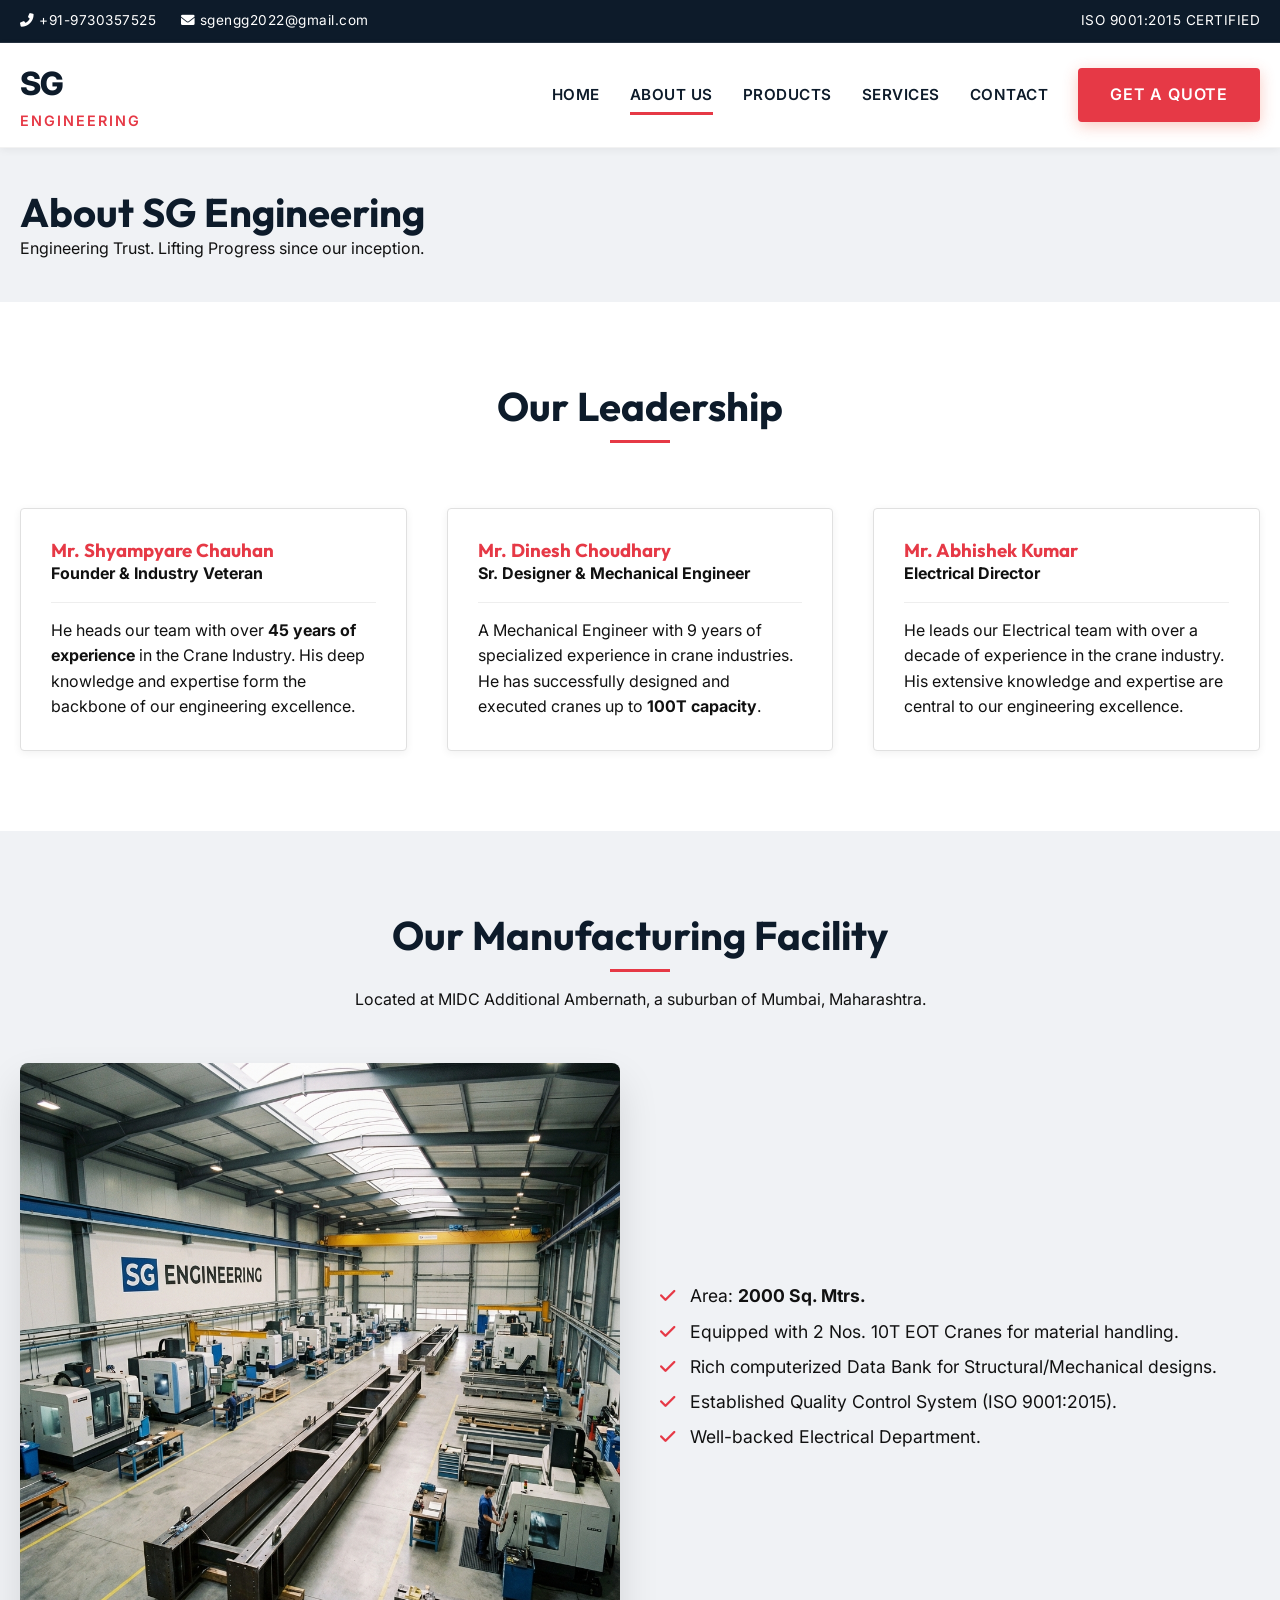
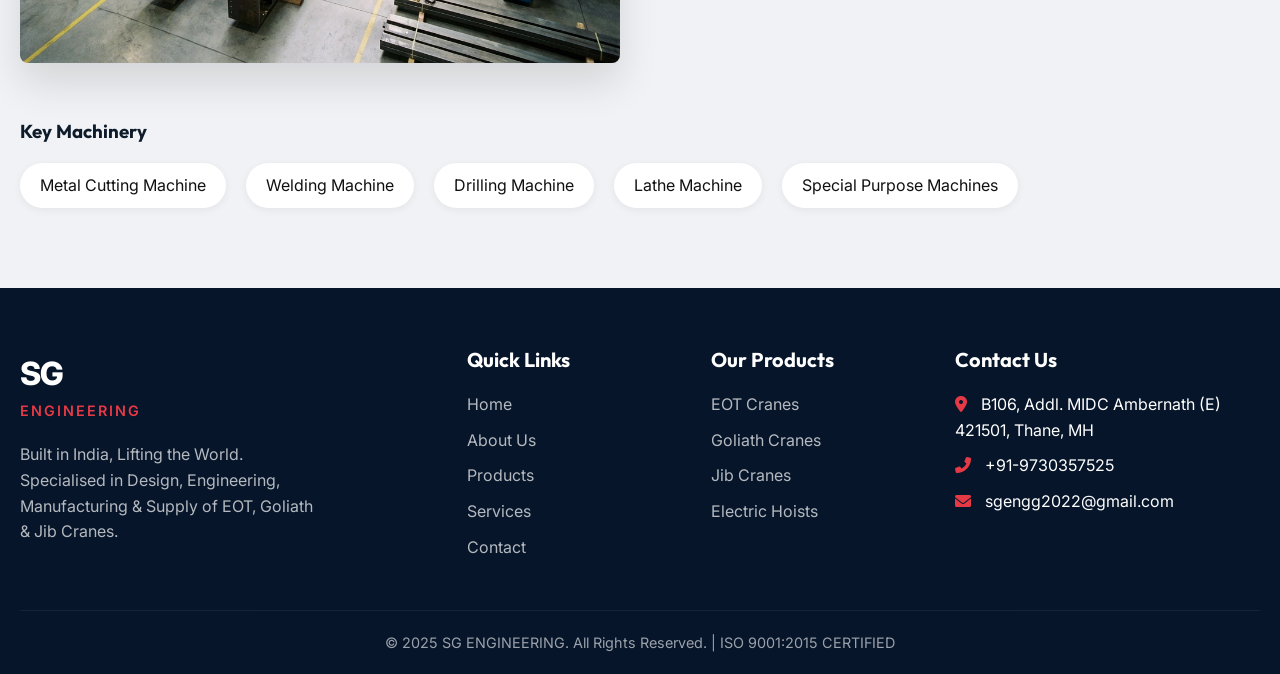
==== about.html @ e582c6c7 "Initialize project and remove all markdown files" ====
<!DOCTYPE html>
<html lang="en">

<head>
    <meta charset="UTF-8">
    <meta name="viewport" content="width=device-width, initial-scale=1.0">
    <title>About Us - SG ENGINEERING</title>
    <meta name="description"
        content="Learn about SG Engineering's history, founders, and state-of-the-art manufacturing facilities.">
    <link rel="preconnect" href="https://fonts.googleapis.com">
    <link rel="preconnect" href="https://fonts.gstatic.com" crossorigin>
    <link
        href="https://fonts.googleapis.com/css2?family=Inter:wght@300;400;500;600;700&family=Outfit:wght@400;600;700;800&display=swap"
        rel="stylesheet">
    <link rel="stylesheet" href="style.css">
    <link rel="stylesheet" href="https://cdnjs.cloudflare.com/ajax/libs/font-awesome/6.0.0/css/all.min.css">
</head>

<body>

    <!-- Top Bar -->
    <div class="header-top">
        <div class="container">
            <div class="contact-info">
                <span><i class="fas fa-phone-alt"></i> +91-9730357525</span>
                <span style="margin-left: 20px;"><i class="fas fa-envelope"></i> sgengg2022@gmail.com</span>
            </div>
            <div class="social-links">
                <span>ISO 9001:2015 CERTIFIED</span>
            </div>
        </div>
    </div>

    <!-- Main Navigation -->
    <header class="header">
        <div class="header-main">
            <div class="container">
                <a href="index.html" class="logo">
                    <span class="logo-text">SG</span>
                    <span class="logo-subtext">ENGINEERING</span>
                </a>

                <div class="mobile-toggle" id="mobileToggle">
                    <i class="fas fa-bars"></i>
                </div>

                <nav class="nav-menu" id="navMenu">
                    <a href="index.html" class="nav-link">Home</a>
                    <a href="about.html" class="nav-link active">About Us</a>
                    <a href="products.html" class="nav-link">Products</a>
                    <a href="services.html" class="nav-link">Services</a>
                    <a href="contact.html" class="nav-link">Contact</a>
                    <a href="contact.html" class="btn btn-primary">Get a Quote</a>
                </nav>
            </div>
        </div>
    </header>

    <!-- Page Header -->
    <section class="section section-bg-light" style="padding: 40px 0;">
        <div class="container">
            <h1 style="font-size: 2.5rem;">About SG Engineering</h1>
            <p>Engineering Trust. Lifting Progress since our inception.</p>
        </div>
    </section>

    <!-- Founders -->
    <section class="section">
        <div class="container">
            <div class="section-title">
                <h2>Our Leadership</h2>
            </div>
            <div class="card-grid">
                <div class="feature-card" style="padding: 30px;">
                    <h3 style="color: var(--secondary-color);">Mr. Shyampyare Chauhan</h3>
                    <p><strong>Founder & Industry Veteran</strong></p>
                    <hr style="margin: 15px 0; border: 0; border-top: 1px solid #eee;">
                    <p>He heads our team with over <strong>45 years of experience</strong> in the Crane Industry. His
                        deep knowledge and expertise form the backbone of our engineering excellence.</p>
                </div>
                <div class="feature-card" style="padding: 30px;">
                    <h3 style="color: var(--secondary-color);">Mr. Dinesh Choudhary</h3>
                    <p><strong>Sr. Designer & Mechanical Engineer</strong></p>
                    <hr style="margin: 15px 0; border: 0; border-top: 1px solid #eee;">
                    <p>A Mechanical Engineer with 9 years of specialized experience in crane industries. He has
                        successfully designed and executed cranes up to <strong>100T capacity</strong>.</p>
                </div>
                <div class="feature-card" style="padding: 30px;">
                    <h3 style="color: var(--secondary-color);">Mr. Abhishek Kumar</h3>
                    <p><strong>Electrical Director</strong></p>
                    <hr style="margin: 15px 0; border: 0; border-top: 1px solid #eee;">
                    <p>He leads our Electrical team with over a decade of experience in the crane industry.
                        His extensive knowledge and expertise are central to our engineering excellence.</p>
                </div>
            </div>
        </div>
    </section>

    <!-- Facilities -->
    <section class="section section-bg-light">
        <div class="container">
            <div class="section-title">
                <h2>Our Manufacturing Facility</h2>
                <p>Located at MIDC Additional Ambernath, a suburban of Mumbai, Maharashtra.</p>
            </div>

            <div style="display: flex; flex-wrap: wrap; gap: 40px; margin-top: 40px; align-items: center;">
                <div style="flex: 1; min-width: 300px;">
                    <img src="assets/facility.png" alt="Factory Interior"
                        style="width: 100%; border-radius: 8px; box-shadow: var(--shadow-lg);">
                </div>
                <div style="flex: 1; min-width: 300px;">
                    <ul style="font-size: 1.1rem; line-height: 2;">
                        <li><i class="fas fa-check" style="color: var(--secondary-color); margin-right: 10px;"></i>
                            Area: <strong>2000 Sq. Mtrs.</strong></li>
                        <li><i class="fas fa-check" style="color: var(--secondary-color); margin-right: 10px;"></i>
                            Equipped with 2 Nos. 10T EOT Cranes for material handling.</li>
                        <li><i class="fas fa-check" style="color: var(--secondary-color); margin-right: 10px;"></i> Rich
                            computerized Data Bank for Structural/Mechanical designs.</li>
                        <li><i class="fas fa-check" style="color: var(--secondary-color); margin-right: 10px;"></i>
                            Established Quality Control System (ISO 9001:2015).</li>
                        <li><i class="fas fa-check" style="color: var(--secondary-color); margin-right: 10px;"></i>
                            Well-backed Electrical Department.</li>
                    </ul>
                </div>
            </div>

            <div style="margin-top: 50px;">
                <h3>Key Machinery</h3>
                <div style="display: flex; gap: 20px; flex-wrap: wrap; margin-top: 20px;">
                    <span
                        style="background: white; padding: 10px 20px; border-radius: 50px; box-shadow: var(--shadow-sm);">Metal
                        Cutting Machine</span>
                    <span
                        style="background: white; padding: 10px 20px; border-radius: 50px; box-shadow: var(--shadow-sm);">Welding
                        Machine</span>
                    <span
                        style="background: white; padding: 10px 20px; border-radius: 50px; box-shadow: var(--shadow-sm);">Drilling
                        Machine</span>
                    <span
                        style="background: white; padding: 10px 20px; border-radius: 50px; box-shadow: var(--shadow-sm);">Lathe
                        Machine</span>
                    <span
                        style="background: white; padding: 10px 20px; border-radius: 50px; box-shadow: var(--shadow-sm);">Special
                        Purpose Machines</span>
                </div>
            </div>
        </div>
    </section>

    <!-- Footer -->
    <footer class="footer">
        <div class="container">
            <div class="footer-grid">
                <div>
                    <div class="logo" style="margin-bottom: 20px; display: inline-block;">
                        <span class="logo-text" style="color: white;">SG</span>
                        <span class="logo-subtext" style="color: var(--secondary-color);">ENGINEERING</span>
                    </div>
                    <p style="opacity: 0.7; max-width: 300px;">
                        Built in India, Lifting the World. Specialised in Design, Engineering, Manufacturing &amp;
                        Supply of EOT, Goliath &amp; Jib Cranes.
                    </p>
                </div>
                <div class="footer-links">
                    <h3>Quick Links</h3>
                    <a href="index.html">Home</a>
                    <a href="about.html">About Us</a>
                    <a href="products.html">Products</a>
                    <a href="services.html">Services</a>
                    <a href="contact.html">Contact</a>
                </div>
                <div class="footer-links">
                    <h3>Our Products</h3>
                    <a href="products.html">EOT Cranes</a>
                    <a href="products.html">Goliath Cranes</a>
                    <a href="products.html">Jib Cranes</a>
                    <a href="products.html">Electric Hoists</a>
                </div>
                <div>
                    <h3>Contact Us</h3>
                    <p style="margin-bottom: 10px;"><i class="fas fa-map-marker-alt"
                            style="color: var(--secondary-color); margin-right: 10px;"></i> B106, Addl. MIDC Ambernath
                        (E) 421501, Thane, MH</p>
                    <p style="margin-bottom: 10px;"><i class="fas fa-phone-alt"
                            style="color: var(--secondary-color); margin-right: 10px;"></i> +91-9730357525</p>
                    <p><i class="fas fa-envelope" style="color: var(--secondary-color); margin-right: 10px;"></i>
                        sgengg2022@gmail.com</p>
                </div>
            </div>
            <div class="footer-bottom">
                <p>&copy; 2025 SG ENGINEERING. All Rights Reserved. | ISO 9001:2015 CERTIFIED</p>
            </div>
        </div>
    </footer>

    <script src="script.js"></script>
</body>

</html>
---- style.css ----
/* Global Styles */
:root {
    /* Brand Colors - Inspired by Federal & Industrial Standards */
    --primary-color: #0d1b2a;
    /* Darker, more premium navy */
    --primary-light: #1b263b;
    /* Lighter navy for gradients/cards */
    --secondary-color: #e63946;
    /* Vivid Safety Red */
    --secondary-hover: #d00000;
    /* Deep Red */
    --accent-color: #ffb703;
    /* Industrial Yellow */

    /* Typography & Layout */
    --text-dark: #111111;
    --text-medium: #4a4a4a;
    --text-light: #777777;
    --white: #ffffff;
    --off-white: #f4f6f8;
    --light-bg: #f0f2f5;
    --border-color: #e0e0e0;

    /* Effects */
    --gradient-hero: linear-gradient(105deg, rgba(13, 27, 42, 0.95) 0%, rgba(27, 38, 59, 0.85) 100%);
    --gradient-primary: linear-gradient(135deg, var(--primary-color) 0%, var(--primary-light) 100%);
    --shadow-sm: 0 2px 8px rgba(0, 0, 0, 0.06);
    --shadow-md: 0 10px 25px rgba(0, 0, 0, 0.08);
    --shadow-lg: 0 20px 40px rgba(0, 0, 0, 0.12);
    --transition: all 0.35s cubic-bezier(0.165, 0.84, 0.44, 1);
}

* {
    margin: 0;
    padding: 0;
    box-sizing: border-box;
}

body {
    font-family: 'Inter', sans-serif;
    color: var(--text-dark);
    line-height: 1.6;
    overflow-x: hidden;
    scroll-behavior: smooth;
    -webkit-font-smoothing: antialiased;
}

h1,
h2,
h3,
h4,
h5,
h6 {
    font-family: 'Outfit', sans-serif;
    font-weight: 700;
    line-height: 1.2;
    color: var(--primary-color);
}

a {
    text-decoration: none;
    color: inherit;
    transition: all 0.3s ease;
}

ul {
    list-style: none;
}

.container {
    max-width: 1280px;
    margin: 0 auto;
    padding: 0 20px;
}

.btn {
    display: inline-block;
    padding: 14px 32px;
    font-weight: 600;
    text-transform: uppercase;
    letter-spacing: 0.8px;
    border-radius: 4px;
    cursor: pointer;
    transition: var(--transition);
    border: none;
    position: relative;
    overflow: hidden;
    z-index: 1;
}

.btn-primary {
    background-color: var(--secondary-color);
    color: var(--white);
    box-shadow: 0 4px 15px rgba(238, 78, 52, 0.3);
}

.btn-primary:hover {
    background-color: var(--secondary-hover);
    transform: translateY(-3px);
    box-shadow: 0 8px 25px rgba(238, 78, 52, 0.4);
}

.btn-secondary {
    background-color: transparent;
    border: 2px solid var(--white);
    color: var(--white);
}

.btn-secondary:hover {
    background-color: var(--white);
    color: var(--primary-color);
    transform: translateY(-3px);
}

/* Header & Navigation */
.header {
    background-color: var(--white);
    box-shadow: var(--shadow-sm);
    position: sticky;
    top: 0;
    z-index: 1000;
    border-bottom: 1px solid rgba(0, 0, 0, 0.05);
}

.header-top {
    background-color: var(--primary-color);
    color: var(--white);
    padding: 10px 0;
    font-size: 0.85rem;
    letter-spacing: 0.5px;
    border-bottom: 1px solid rgba(255, 255, 255, 0.1);
}

.header-top .container {
    display: flex;
    justify-content: space-between;
    align-items: center;
}

.header-main {
    padding: 15px 0;
}

.header-main .container {
    display: flex;
    justify-content: space-between;
    align-items: center;
}

.logo-text {
    font-size: 2rem;
    font-weight: 800;
    color: var(--primary-color);
    letter-spacing: -1px;
}

.logo-subtext {
    font-size: 0.9rem;
    color: var(--secondary-color);
    font-weight: 600;
    display: block;
    letter-spacing: 2px;
}

.nav-menu {
    display: flex;
    gap: 30px;
    align-items: center;
}

.nav-link {
    font-weight: 600;
    color: var(--primary-color);
    font-size: 0.95rem;
    text-transform: uppercase;
    letter-spacing: 0.5px;
    padding: 8px 0;
    position: relative;
    transition: var(--transition);
}

.nav-link:hover {
    color: var(--secondary-color);
}

.nav-link::after {
    content: '';
    position: absolute;
    bottom: 0px;
    left: 0;
    width: 0;
    height: 3px;
    background-color: var(--secondary-color);
    transition: width 0.3s ease;
}

.nav-link:hover::after,
.nav-link.active::after {
    width: 100%;
}

.mobile-toggle {
    display: none;
    font-size: 1.5rem;
    color: var(--primary-color);
    cursor: pointer;
    border: none;
    background: none;
}

/* Hero Section */
.hero {
    position: relative;
    height: 90vh;
    /* Taller hero like Federal */
    min-height: 650px;
    background: linear-gradient(105deg, rgba(13, 27, 42, 0.85) 0%, rgba(27, 38, 59, 0.7) 100%), url('assets/facility.png');
    background-size: cover;
    background-position: center;
    background-attachment: fixed;
    display: flex;
    align-items: center;
    color: var(--white);
    text-align: left;
    /* Align left for more professional feel */
}

/* Diagonal Overlay Element */
.hero::after {
    content: '';
    position: absolute;
    bottom: 0;
    left: 0;
    width: 60%;
    height: 100%;
    background: linear-gradient(90deg, rgba(13, 27, 42, 0.9) 0%, rgba(13, 27, 42, 0.3) 100%);
    clip-path: polygon(0 0, 75% 0, 100% 100%, 0% 100%);
    z-index: 1;
}

.hero-content {
    max-width: 900px;
    margin: 0 auto;
}

.hero h1 {
    font-size: 3.5rem;
    margin-bottom: 20px;
    color: var(--white);
    text-shadow: 0 2px 4px rgba(0, 0, 0, 0.3);
}

.hero p {
    font-size: 1.25rem;
    margin-bottom: 30px;
    opacity: 0.9;
}

/* Sections General */
.section {
    padding: 80px 0;
}

.section-bg-light {
    background-color: var(--light-bg);
}

.section-title {
    text-align: center;
    margin-bottom: 50px;
}

.section-title h2 {
    font-size: 2.5rem;
    margin-bottom: 15px;
    position: relative;
    display: inline-block;
}

.section-title h2::after {
    content: '';
    display: block;
    width: 60px;
    height: 3px;
    background-color: var(--secondary-color);
    margin: 10px auto 0;
}

/* Cards (Products/Features) */
.card-grid {
    display: grid;
    grid-template-columns: repeat(auto-fit, minmax(320px, 1fr));
    gap: 40px;
    margin-top: 50px;
}

.feature-card {
    background: var(--white);
    border-radius: 4px;
    /* More industrial/sharp look */
    overflow: hidden;
    box-shadow: var(--shadow-sm);
    transition: var(--transition);
    border: 1px solid var(--border-color);
    position: relative;
    top: 0;
}

.feature-card:hover {
    transform: translateY(-8px);
    box-shadow: var(--shadow-lg);
    border-color: transparent;
}

.feature-card::before {
    content: '';
    position: absolute;
    top: 0;
    left: 0;
    width: 100%;
    height: 4px;
    background: var(--secondary-color);
    transform: scaleX(0);
    transform-origin: left;
    transition: transform 0.3s ease;
    z-index: 2;
}

.feature-card:hover::before {
    transform: scaleX(1);
}

.feature-img {
    height: 200px;
    width: 100%;
    object-fit: cover;
    background-color: #ddd;
}

.feature-content {
    padding: 25px;
}

.feature-content h3 {
    margin-bottom: 10px;
    font-size: 1.25rem;
}

.read-more {
    color: var(--secondary-color);
    font-weight: 600;
    margin-top: 15px;
    display: inline-block;
}

/* Stats Section */
.stats-section {
    background-color: var(--primary-color);
    color: var(--white);
    padding: 80px 0;
}

.stats-grid {
    display: grid;
    grid-template-columns: repeat(4, 1fr);
    text-align: center;
    gap: 30px;
}

.stat-number {
    font-size: 3rem;
    font-weight: 800;
    color: var(--accent-color);
    margin-bottom: 5px;
    display: block;
}

.stat-label {
    font-size: 1.1rem;
    opacity: 0.9;
    font-weight: 500;
}

/* Testimonials */
.testimonial-card {
    background: var(--white);
    padding: 30px;
    border-radius: 8px;
    box-shadow: var(--shadow-md);
    position: relative;
    border-top: 4px solid var(--secondary-color);
}

.testimonial-quote {
    font-size: 3rem;
    color: var(--secondary-color);
    opacity: 0.2;
    line-height: 1;
    margin-bottom: -20px;
}

.testimonial-text {
    font-style: italic;
    margin-bottom: 20px;
    font-size: 1.05rem;
    color: var(--text-dark);
}

.author-name {
    font-weight: 700;
    color: var(--primary-color);
}

.author-location {
    font-size: 0.9rem;
    color: var(--text-light);
}

/* Contact Grid */
.contact-grid {
    display: grid;
    grid-template-columns: 1fr 1fr;
    gap: 50px;
}

/* Footer */
.footer {
    background-color: #06152a;
    color: var(--white);
    padding: 60px 0 20px;
}

.footer-grid {
    display: grid;
    grid-template-columns: 2fr 1fr 1fr 1.5fr;
    gap: 40px;
    margin-bottom: 40px;
}

.footer h3 {
    color: var(--white);
    margin-bottom: 20px;
    font-size: 1.25rem;
}

.footer-links a {
    display: block;
    margin-bottom: 10px;
    opacity: 0.7;
}

.footer-links a:hover {
    opacity: 1;
    color: var(--secondary-color);
}

.footer-bottom {
    border-top: 1px solid rgba(255, 255, 255, 0.1);
    padding-top: 20px;
    text-align: center;
    font-size: 0.9rem;
    opacity: 0.6;
}

/* Responsive */
@media (max-width: 991px) {
    .header-main .container {
        position: relative;
    }

    .mobile-toggle {
        display: block;
    }

    .nav-menu {
        display: none;
        position: absolute;
        top: 100%;
        left: 0;
        right: 0;
        background: var(--white);
        flex-direction: column;
        padding: 20px;
        box-shadow: var(--shadow-lg);
        align-items: flex-start;
        /* Reset align items for mobile menu */
    }

    .nav-menu.active {
        display: flex;
    }

    .nav-link {
        width: 100%;
        border-bottom: 1px solid #eee;
    }

    .hero h1 {
        font-size: 2.5rem;
    }

    .stats-grid {
        grid-template-columns: repeat(2, 1fr);
    }

    .footer-grid {
        grid-template-columns: 1fr 1fr;
    }

    .header-top {
        display: none;
        /* Hide top bar on tablet/mobile to save space */
    }

    .contact-grid {
        grid-template-columns: 1fr;
    }
}

@media (max-width: 576px) {
    .hero h1 {
        font-size: 2rem;
    }

    .footer-grid {
        grid-template-columns: 1fr;
    }

    .stats-grid {
        grid-template-columns: 1fr;
    }
}
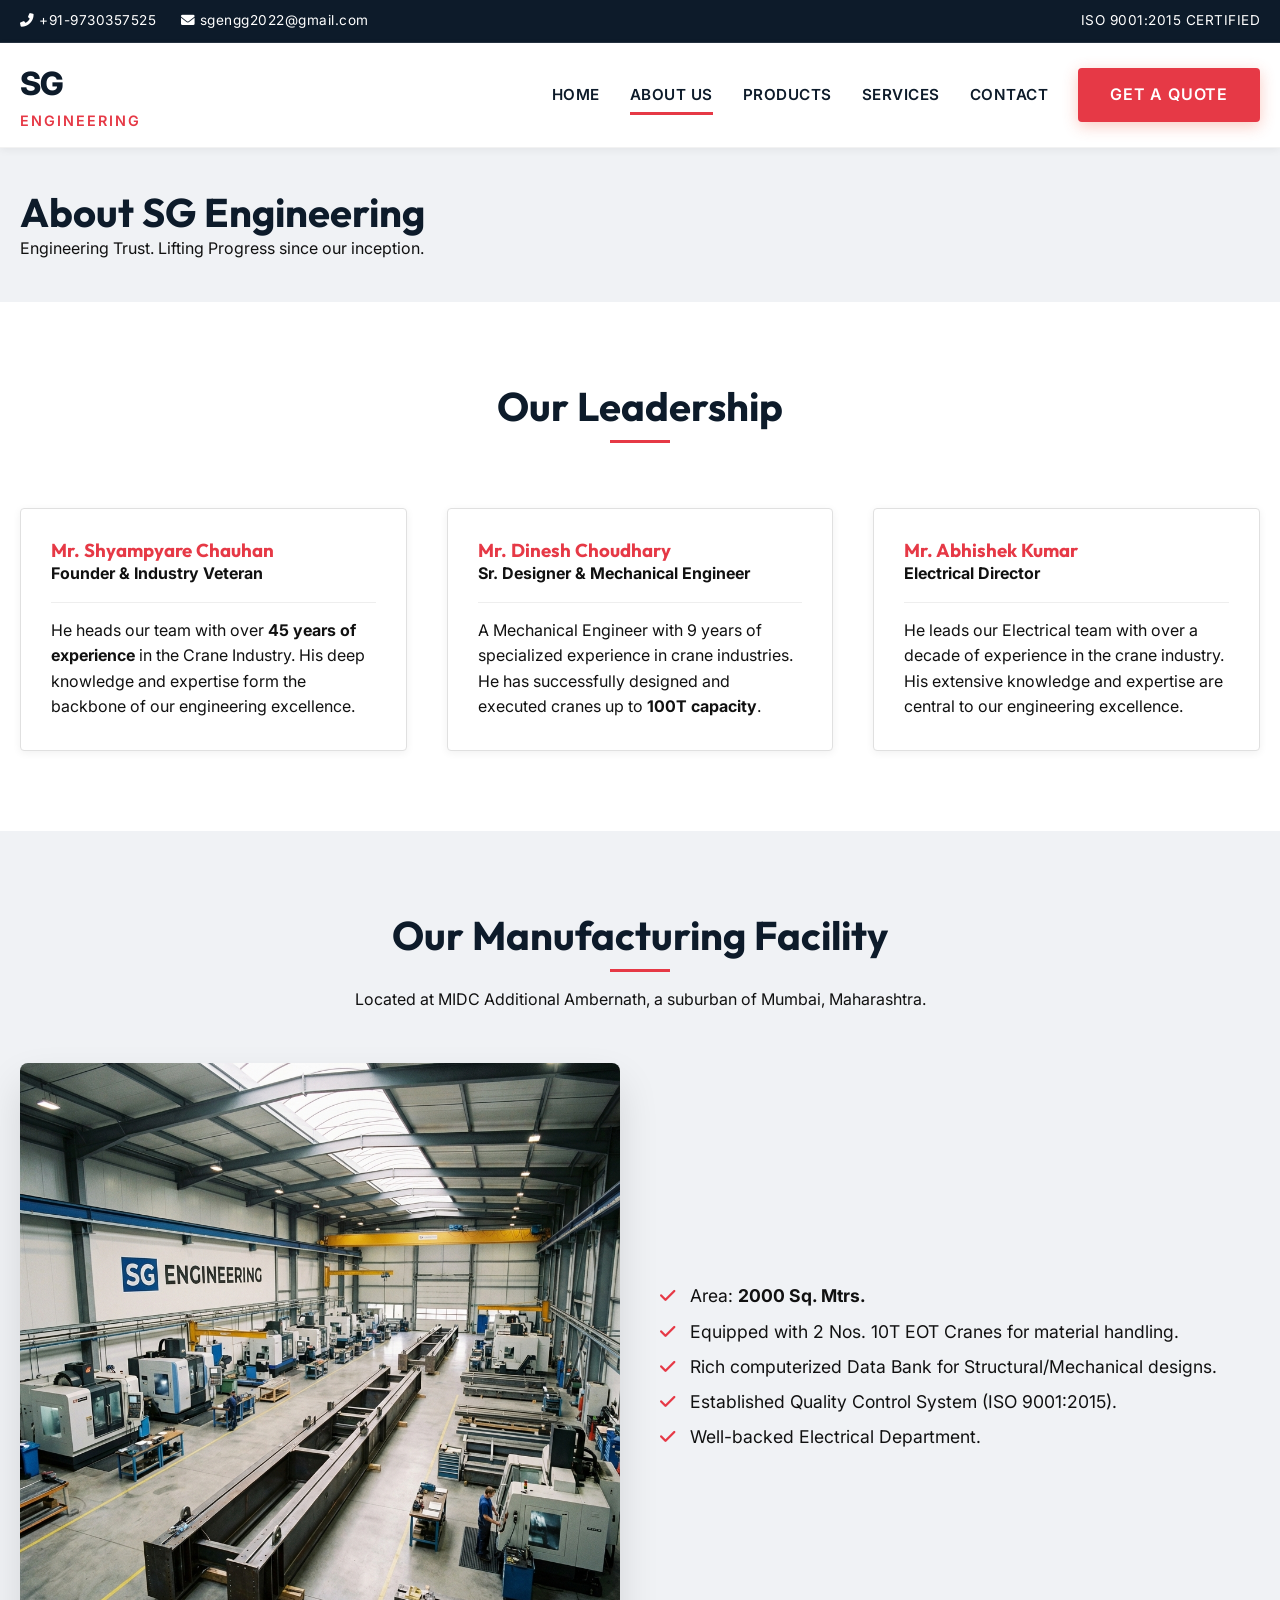
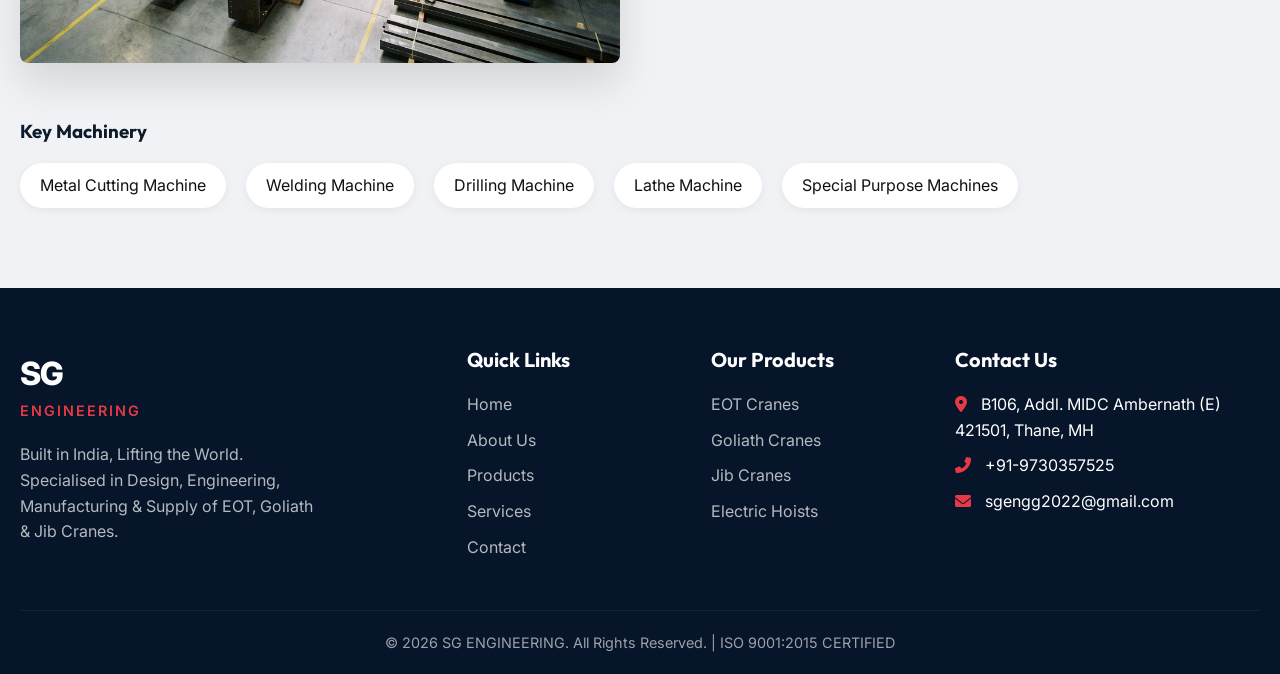
==== commit a4055419: "Fix asset paths, add SVG favicon & SEO metadata, configure Vercel deployment, and enhance README" ====
--- a/about.html
+++ b/about.html
@@ -6,13 +6,25 @@
     <meta name="viewport" content="width=device-width, initial-scale=1.0">
     <title>About Us - SG ENGINEERING</title>
     <meta name="description"
-        content="Learn about SG Engineering's history, founders, and state-of-the-art manufacturing facilities.">
+        content="Learn about SG Engineering's history, founders, and state-of-the-art manufacturing facilities in Ambernath, Maharashtra. ISO 9001:2015 Certified.">
+    <meta name="theme-color" content="#0d1b2a">
+    <link rel="icon" type="image/svg+xml" href="assets/favicon.svg">
+    <!-- Open Graph / Facebook -->
+    <meta property="og:type" content="website">
+    <meta property="og:title" content="About Us - SG ENGINEERING">
+    <meta property="og:description" content="Learn about SG Engineering's history, founders, and state-of-the-art manufacturing facilities. ISO 9001:2015 Certified.">
+    <meta property="og:image" content="assets/about.png">
+    <!-- Twitter -->
+    <meta name="twitter:card" content="summary_large_image">
+    <meta name="twitter:title" content="About Us - SG ENGINEERING">
+    <meta name="twitter:description" content="Learn about SG Engineering's history, founders, and state-of-the-art manufacturing facilities.">
+    <meta name="twitter:image" content="assets/about.png">
     <link rel="preconnect" href="https://fonts.googleapis.com">
     <link rel="preconnect" href="https://fonts.gstatic.com" crossorigin>
     <link
         href="https://fonts.googleapis.com/css2?family=Inter:wght@300;400;500;600;700&family=Outfit:wght@400;600;700;800&display=swap"
         rel="stylesheet">
-    <link rel="stylesheet" href="style.css">
+    <link rel="stylesheet" href="css/style.css">
     <link rel="stylesheet" href="https://cdnjs.cloudflare.com/ajax/libs/font-awesome/6.0.0/css/all.min.css">
 </head>
 
@@ -189,12 +201,12 @@
                 </div>
             </div>
             <div class="footer-bottom">
-                <p>&copy; 2025 SG ENGINEERING. All Rights Reserved. | ISO 9001:2015 CERTIFIED</p>
+                <p>&copy; <span class="current-year">2026</span> SG ENGINEERING. All Rights Reserved. | ISO 9001:2015 CERTIFIED</p>
             </div>
         </div>
     </footer>
 
-    <script src="script.js"></script>
+    <script src="js/script.js"></script>
 </body>
 
 </html>
--- a/css/style.css
+++ b/css/style.css
@@ -0,0 +1,536 @@
+/* Global Styles */
+:root {
+    /* Brand Colors - Inspired by Federal & Industrial Standards */
+    --primary-color: #0d1b2a;
+    /* Darker, more premium navy */
+    --primary-light: #1b263b;
+    /* Lighter navy for gradients/cards */
+    --secondary-color: #e63946;
+    /* Vivid Safety Red */
+    --secondary-hover: #d00000;
+    /* Deep Red */
+    --accent-color: #ffb703;
+    /* Industrial Yellow */
+
+    /* Typography & Layout */
+    --text-dark: #111111;
+    --text-medium: #4a4a4a;
+    --text-light: #777777;
+    --white: #ffffff;
+    --off-white: #f4f6f8;
+    --light-bg: #f0f2f5;
+    --border-color: #e0e0e0;
+
+    /* Effects */
+    --gradient-hero: linear-gradient(105deg, rgba(13, 27, 42, 0.95) 0%, rgba(27, 38, 59, 0.85) 100%);
+    --gradient-primary: linear-gradient(135deg, var(--primary-color) 0%, var(--primary-light) 100%);
+    --shadow-sm: 0 2px 8px rgba(0, 0, 0, 0.06);
+    --shadow-md: 0 10px 25px rgba(0, 0, 0, 0.08);
+    --shadow-lg: 0 20px 40px rgba(0, 0, 0, 0.12);
+    --transition: all 0.35s cubic-bezier(0.165, 0.84, 0.44, 1);
+}
+
+* {
+    margin: 0;
+    padding: 0;
+    box-sizing: border-box;
+}
+
+body {
+    font-family: 'Inter', sans-serif;
+    color: var(--text-dark);
+    line-height: 1.6;
+    overflow-x: hidden;
+    scroll-behavior: smooth;
+    -webkit-font-smoothing: antialiased;
+}
+
+h1,
+h2,
+h3,
+h4,
+h5,
+h6 {
+    font-family: 'Outfit', sans-serif;
+    font-weight: 700;
+    line-height: 1.2;
+    color: var(--primary-color);
+}
+
+a {
+    text-decoration: none;
+    color: inherit;
+    transition: all 0.3s ease;
+}
+
+ul {
+    list-style: none;
+}
+
+.container {
+    max-width: 1280px;
+    margin: 0 auto;
+    padding: 0 20px;
+}
+
+.btn {
+    display: inline-block;
+    padding: 14px 32px;
+    font-weight: 600;
+    text-transform: uppercase;
+    letter-spacing: 0.8px;
+    border-radius: 4px;
+    cursor: pointer;
+    transition: var(--transition);
+    border: none;
+    position: relative;
+    overflow: hidden;
+    z-index: 1;
+}
+
+.btn-primary {
+    background-color: var(--secondary-color);
+    color: var(--white);
+    box-shadow: 0 4px 15px rgba(238, 78, 52, 0.3);
+}
+
+.btn-primary:hover {
+    background-color: var(--secondary-hover);
+    transform: translateY(-3px);
+    box-shadow: 0 8px 25px rgba(238, 78, 52, 0.4);
+}
+
+.btn-secondary {
+    background-color: transparent;
+    border: 2px solid var(--white);
+    color: var(--white);
+}
+
+.btn-secondary:hover {
+    background-color: var(--white);
+    color: var(--primary-color);
+    transform: translateY(-3px);
+}
+
+/* Header & Navigation */
+.header {
+    background-color: var(--white);
+    box-shadow: var(--shadow-sm);
+    position: sticky;
+    top: 0;
+    z-index: 1000;
+    border-bottom: 1px solid rgba(0, 0, 0, 0.05);
+}
+
+.header-top {
+    background-color: var(--primary-color);
+    color: var(--white);
+    padding: 10px 0;
+    font-size: 0.85rem;
+    letter-spacing: 0.5px;
+    border-bottom: 1px solid rgba(255, 255, 255, 0.1);
+}
+
+.header-top .container {
+    display: flex;
+    justify-content: space-between;
+    align-items: center;
+}
+
+.header-main {
+    padding: 15px 0;
+}
+
+.header-main .container {
+    display: flex;
+    justify-content: space-between;
+    align-items: center;
+}
+
+.logo-text {
+    font-size: 2rem;
+    font-weight: 800;
+    color: var(--primary-color);
+    letter-spacing: -1px;
+}
+
+.logo-subtext {
+    font-size: 0.9rem;
+    color: var(--secondary-color);
+    font-weight: 600;
+    display: block;
+    letter-spacing: 2px;
+}
+
+.nav-menu {
+    display: flex;
+    gap: 30px;
+    align-items: center;
+}
+
+.nav-link {
+    font-weight: 600;
+    color: var(--primary-color);
+    font-size: 0.95rem;
+    text-transform: uppercase;
+    letter-spacing: 0.5px;
+    padding: 8px 0;
+    position: relative;
+    transition: var(--transition);
+}
+
+.nav-link:hover {
+    color: var(--secondary-color);
+}
+
+.nav-link::after {
+    content: '';
+    position: absolute;
+    bottom: 0px;
+    left: 0;
+    width: 0;
+    height: 3px;
+    background-color: var(--secondary-color);
+    transition: width 0.3s ease;
+}
+
+.nav-link:hover::after,
+.nav-link.active::after {
+    width: 100%;
+}
+
+.mobile-toggle {
+    display: none;
+    font-size: 1.5rem;
+    color: var(--primary-color);
+    cursor: pointer;
+    border: none;
+    background: none;
+}
+
+/* Hero Section */
+.hero {
+    position: relative;
+    height: 90vh;
+    /* Taller hero like Federal */
+    min-height: 650px;
+    background: linear-gradient(105deg, rgba(13, 27, 42, 0.85) 0%, rgba(27, 38, 59, 0.7) 100%), url('../assets/facility.png');
+    background-size: cover;
+    background-position: center;
+    background-attachment: fixed;
+    display: flex;
+    align-items: center;
+    color: var(--white);
+    text-align: left;
+    /* Align left for more professional feel */
+}
+
+/* Diagonal Overlay Element */
+.hero::after {
+    content: '';
+    position: absolute;
+    bottom: 0;
+    left: 0;
+    width: 60%;
+    height: 100%;
+    background: linear-gradient(90deg, rgba(13, 27, 42, 0.9) 0%, rgba(13, 27, 42, 0.3) 100%);
+    clip-path: polygon(0 0, 75% 0, 100% 100%, 0% 100%);
+    z-index: 1;
+}
+
+.hero-content {
+    max-width: 900px;
+    margin: 0 auto;
+}
+
+.hero h1 {
+    font-size: 3.5rem;
+    margin-bottom: 20px;
+    color: var(--white);
+    text-shadow: 0 2px 4px rgba(0, 0, 0, 0.3);
+}
+
+.hero p {
+    font-size: 1.25rem;
+    margin-bottom: 30px;
+    opacity: 0.9;
+}
+
+/* Sections General */
+.section {
+    padding: 80px 0;
+}
+
+.section-bg-light {
+    background-color: var(--light-bg);
+}
+
+.section-title {
+    text-align: center;
+    margin-bottom: 50px;
+}
+
+.section-title h2 {
+    font-size: 2.5rem;
+    margin-bottom: 15px;
+    position: relative;
+    display: inline-block;
+}
+
+.section-title h2::after {
+    content: '';
+    display: block;
+    width: 60px;
+    height: 3px;
+    background-color: var(--secondary-color);
+    margin: 10px auto 0;
+}
+
+/* Cards (Products/Features) */
+.card-grid {
+    display: grid;
+    grid-template-columns: repeat(auto-fit, minmax(320px, 1fr));
+    gap: 40px;
+    margin-top: 50px;
+}
+
+.feature-card {
+    background: var(--white);
+    border-radius: 4px;
+    /* More industrial/sharp look */
+    overflow: hidden;
+    box-shadow: var(--shadow-sm);
+    transition: var(--transition);
+    border: 1px solid var(--border-color);
+    position: relative;
+    top: 0;
+}
+
+.feature-card:hover {
+    transform: translateY(-8px);
+    box-shadow: var(--shadow-lg);
+    border-color: transparent;
+}
+
+.feature-card::before {
+    content: '';
+    position: absolute;
+    top: 0;
+    left: 0;
+    width: 100%;
+    height: 4px;
+    background: var(--secondary-color);
+    transform: scaleX(0);
+    transform-origin: left;
+    transition: transform 0.3s ease;
+    z-index: 2;
+}
+
+.feature-card:hover::before {
+    transform: scaleX(1);
+}
+
+.feature-img {
+    height: 200px;
+    width: 100%;
+    object-fit: cover;
+    background-color: #ddd;
+}
+
+.feature-content {
+    padding: 25px;
+}
+
+.feature-content h3 {
+    margin-bottom: 10px;
+    font-size: 1.25rem;
+}
+
+.read-more {
+    color: var(--secondary-color);
+    font-weight: 600;
+    margin-top: 15px;
+    display: inline-block;
+}
+
+/* Stats Section */
+.stats-section {
+    background-color: var(--primary-color);
+    color: var(--white);
+    padding: 80px 0;
+}
+
+.stats-grid {
+    display: grid;
+    grid-template-columns: repeat(4, 1fr);
+    text-align: center;
+    gap: 30px;
+}
+
+.stat-number {
+    font-size: 3rem;
+    font-weight: 800;
+    color: var(--accent-color);
+    margin-bottom: 5px;
+    display: block;
+}
+
+.stat-label {
+    font-size: 1.1rem;
+    opacity: 0.9;
+    font-weight: 500;
+}
+
+/* Testimonials */
+.testimonial-card {
+    background: var(--white);
+    padding: 30px;
+    border-radius: 8px;
+    box-shadow: var(--shadow-md);
+    position: relative;
+    border-top: 4px solid var(--secondary-color);
+}
+
+.testimonial-quote {
+    font-size: 3rem;
+    color: var(--secondary-color);
+    opacity: 0.2;
+    line-height: 1;
+    margin-bottom: -20px;
+}
+
+.testimonial-text {
+    font-style: italic;
+    margin-bottom: 20px;
+    font-size: 1.05rem;
+    color: var(--text-dark);
+}
+
+.author-name {
+    font-weight: 700;
+    color: var(--primary-color);
+}
+
+.author-location {
+    font-size: 0.9rem;
+    color: var(--text-light);
+}
+
+/* Contact Grid */
+.contact-grid {
+    display: grid;
+    grid-template-columns: 1fr 1fr;
+    gap: 50px;
+}
+
+/* Footer */
+.footer {
+    background-color: #06152a;
+    color: var(--white);
+    padding: 60px 0 20px;
+}
+
+.footer-grid {
+    display: grid;
+    grid-template-columns: 2fr 1fr 1fr 1.5fr;
+    gap: 40px;
+    margin-bottom: 40px;
+}
+
+.footer h3 {
+    color: var(--white);
+    margin-bottom: 20px;
+    font-size: 1.25rem;
+}
+
+.footer-links a {
+    display: block;
+    margin-bottom: 10px;
+    opacity: 0.7;
+}
+
+.footer-links a:hover {
+    opacity: 1;
+    color: var(--secondary-color);
+}
+
+.footer-bottom {
+    border-top: 1px solid rgba(255, 255, 255, 0.1);
+    padding-top: 20px;
+    text-align: center;
+    font-size: 0.9rem;
+    opacity: 0.6;
+}
+
+/* Responsive */
+@media (max-width: 991px) {
+    .hero {
+        background-attachment: scroll;
+    }
+
+    .header-main .container {
+        position: relative;
+    }
+
+    .mobile-toggle {
+        display: block;
+    }
+
+    .nav-menu {
+        display: none;
+        position: absolute;
+        top: 100%;
+        left: 0;
+        right: 0;
+        background: var(--white);
+        flex-direction: column;
+        padding: 20px;
+        box-shadow: var(--shadow-lg);
+        align-items: flex-start;
+        /* Reset align items for mobile menu */
+    }
+
+    .nav-menu.active {
+        display: flex;
+    }
+
+    .nav-link {
+        width: 100%;
+        border-bottom: 1px solid #eee;
+    }
+
+    .hero h1 {
+        font-size: 2.5rem;
+    }
+
+    .stats-grid {
+        grid-template-columns: repeat(2, 1fr);
+    }
+
+    .footer-grid {
+        grid-template-columns: 1fr 1fr;
+    }
+
+    .header-top {
+        display: none;
+        /* Hide top bar on tablet/mobile to save space */
+    }
+
+    .contact-grid {
+        grid-template-columns: 1fr;
+    }
+}
+
+@media (max-width: 576px) {
+    .hero h1 {
+        font-size: 2rem;
+    }
+
+    .footer-grid {
+        grid-template-columns: 1fr;
+    }
+
+    .stats-grid {
+        grid-template-columns: 1fr;
+    }
+}
